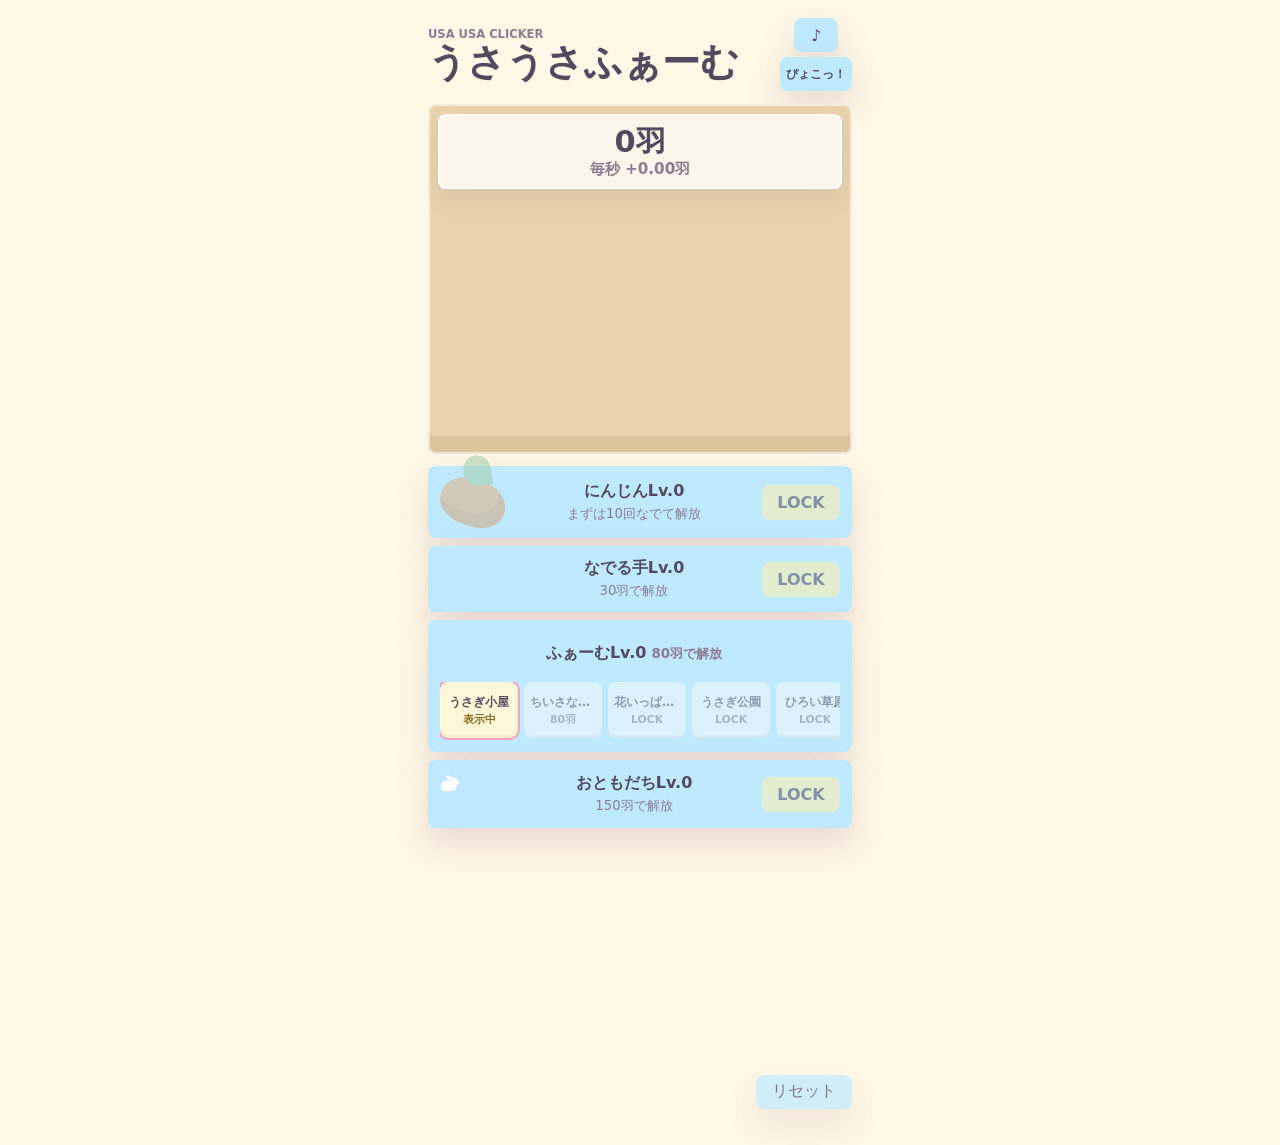
==== docs/index.html @ bf6c1aea "Move app assets under docs for GitHub Pages" ====
<!doctype html>
<html lang="ja">
  <head>
    <meta charset="utf-8">
    <meta name="viewport" content="width=device-width, initial-scale=1.0">
    <title>うさうさふぁーむ</title>
    <link rel="stylesheet" href="styles.css">
  </head>
  <body>
    <main class="game-shell" aria-labelledby="game-title">
      <header class="game-header">
        <div>
          <p class="eyebrow">Usa Usa Clicker</p>
          <h1 id="game-title">
            <button id="farmNameButton" class="farm-name-button" type="button">うさうさふぁーむ</button>
          </h1>
        </div>
        <div class="header-actions">
          <button id="soundToggle" class="icon-button" type="button" aria-label="音を切り替える">♪</button>
          <button id="soundVariant" class="icon-button sound-variant-button" type="button">ぴょこっ！</button>
        </div>
      </header>

      <section id="farm" class="farm" role="button" tabindex="0" aria-label="うさぎをなでる">
        <div id="farmStats" class="farm-stats" aria-label="現在のうさぎ数">
          <div class="stat-lines">
            <strong id="rabbitCount">0羽</strong>
            <span id="perSecond">毎秒 +0羽</span>
          </div>
          <span id="boostIndicator" class="boost-indicator" aria-label="くろーばー効果中">♣</span>
        </div>
        <div id="visualRabbitLayer" class="visual-rabbit-layer" aria-hidden="true"></div>
        <div id="floatLayer" class="float-layer" aria-hidden="true"></div>
        <button id="cloverButton" class="clover-button" type="button" aria-label="よつばのくろーばー">♣</button>
        <p id="farmMessage" class="farm-message" aria-live="polite"></p>
      </section>

      <section class="upgrade-panel" aria-label="強化">
        <button id="carrotUpgrade" class="upgrade-button" type="button">
          <span id="carrotGem" class="carrot carrot-normal carrot-card-gem" aria-hidden="true"></span>
          <span class="upgrade-label">
            <strong id="carrotUpgradeTitle">にんじんLv.0</strong>
            <small id="carrotUpgradeText">毎秒増加量を上げる</small>
          </span>
          <b id="carrotCost">25</b>
        </button>

        <button id="handUpgrade" class="upgrade-button" type="button">
          <span class="upgrade-symbol upgrade-symbol-empty" aria-hidden="true"></span>
          <span class="upgrade-label">
            <strong id="handUpgradeTitle">なでる手Lv.0</strong>
            <small id="handUpgradeText">なでる増加量を上げる</small>
          </span>
          <b id="handCost">15</b>
        </button>

        <section class="farm-upgrade-card" aria-label="ふぁーむ強化">
          <div class="upgrade-card-heading">
            <span class="upgrade-symbol upgrade-symbol-empty" aria-hidden="true"></span>
            <span class="upgrade-label">
              <strong id="farmUpgradeTitle">ふぁーむLv.0</strong>
              <small id="farmUpgradeText">背景を選択できます</small>
            </span>
          </div>
          <div id="farmTierButtons" class="farm-tier-buttons"></div>
        </section>

        <button id="friendUpgrade" class="upgrade-button" type="button">
          <span id="friendSymbols" class="friend-symbols" aria-hidden="true"></span>
          <span class="upgrade-label">
            <strong id="friendUpgradeTitle">おともだちLv.0</strong>
            <small id="friendUpgradeText">なでる力で手伝ってもらう</small>
          </span>
          <b id="friendCost">150</b>
        </button>
      </section>

      <footer class="reset-zone">
        <button id="resetGame" type="button">リセット</button>
      </footer>
    </main>

    <script src="app.js"></script>
  </body>
</html>
---- docs/styles.css ----
:root {
  --cream: #fff8e7;
  --rose: #ffd6e7;
  --mint: #c9f3df;
  --grass: #dff3b8;
  --grass-light: #edf8d2;
  --grass-dark: #bfe58d;
  --lemon: #fff0a8;
  --sky: #bfe9ff;
  --lavender: #dbc8ff;
  --ink: #534a5e;
  --soft: #8b7d91;
  --white: #fffdf8;
  --shadow: 0 16px 34px rgba(126, 95, 116, 0.2);
}

* {
  box-sizing: border-box;
}

body {
  margin: 0;
  min-height: 100vh;
  display: grid;
  place-items: center;
  background: var(--cream);
  color: var(--ink);
  font-family:
    "M PLUS Rounded 1c",
    "Kosugi Maru",
    "Hiragino Maru Gothic ProN",
    "Yu Gothic",
    "Meiryo",
    system-ui,
    sans-serif;
}

button {
  color: inherit;
  font: inherit;
}

.game-shell {
  width: min(100vw, 460px);
  min-height: 100vh;
  display: grid;
  grid-template-rows: auto minmax(300px, 1fr) auto auto;
  gap: clamp(8px, 1.4vh, 14px);
  padding: clamp(10px, 3vw, 18px);
}

.game-header {
  display: flex;
  align-items: center;
  justify-content: space-between;
  gap: 12px;
}

.eyebrow {
  margin: 0 0 2px;
  color: var(--soft);
  font-size: 0.72rem;
  font-weight: 700;
  letter-spacing: 0;
  text-transform: uppercase;
}

h1 {
  margin: 0;
  font-size: clamp(1.8rem, 10vw, 2.4rem);
  line-height: 1;
}

.farm-name-button {
  max-width: min(70vw, 330px);
  padding: 0;
  border: 0;
  background: transparent;
  color: inherit;
  font: inherit;
  font-weight: 900;
  text-align: left;
  overflow-wrap: anywhere;
  cursor: pointer;
}

.header-actions {
  display: flex;
  flex-direction: column;
  align-items: center;
  gap: 5px;
}

.icon-button,
.reset-zone button {
  min-width: 44px;
  min-height: 34px;
  border: 0;
  border-radius: 8px;
  background: var(--sky);
  box-shadow: var(--shadow);
  cursor: pointer;
}

.sound-variant-button {
  min-width: 62px;
  padding: 0 6px;
  font-size: 0.72rem;
  font-weight: 800;
}

.label {
  display: block;
  margin-bottom: 4px;
  color: var(--soft);
  font-size: 0.78rem;
  font-weight: 700;
}

.farm {
  position: relative;
  min-height: clamp(300px, 48vh, 520px);
  display: grid;
  place-items: center;
  overflow: hidden;
  border-radius: 8px;
  border: 0;
  background: var(--grass);
  box-shadow: inset 0 0 0 2px rgba(255, 255, 255, 0.58), inset 0 -18px 0 rgba(191, 229, 141, 0.35);
  cursor: pointer;
  user-select: none;
  -webkit-tap-highlight-color: transparent;
}

.farm-stage-hutch {
  background: #e8d3ac;
  box-shadow: inset 0 0 0 2px rgba(255, 255, 255, 0.58), inset 0 -18px 0 rgba(164, 118, 78, 0.16);
}

.farm-stage-garden {
  background: var(--grass);
}

.farm-stage-flowers {
  background:
    radial-gradient(circle at 18% 78%, rgba(255, 214, 231, 0.8) 0 4px, transparent 5px),
    radial-gradient(circle at 82% 74%, rgba(191, 233, 255, 0.8) 0 4px, transparent 5px),
    var(--grass-light);
}

.farm-stage-park {
  background:
    linear-gradient(110deg, transparent 0 58%, rgba(255, 250, 241, 0.55) 58% 72%, transparent 72%),
    var(--grass);
}

.farm-stage-meadow {
  background: #d5f1ae;
  box-shadow: inset 0 0 0 2px rgba(255, 255, 255, 0.58), inset 0 -24px 0 rgba(191, 229, 141, 0.32);
}

.farm-stage-hill {
  background:
    radial-gradient(ellipse at 50% 112%, rgba(191, 229, 141, 0.75) 0 46%, transparent 47%),
    #dff3b8;
}

.farm-stage-kingdom {
  background:
    linear-gradient(135deg, transparent 0 84%, rgba(255, 240, 168, 0.75) 84%),
    radial-gradient(circle at 18% 18%, rgba(255, 240, 168, 0.8) 0 8px, transparent 9px),
    #dff3b8;
}

.farm:focus-visible {
  outline: 3px solid rgba(255, 150, 184, 0.75);
  outline-offset: 3px;
}

.farm-stats {
  position: absolute;
  top: 10px;
  left: 10px;
  right: 10px;
  z-index: 3;
  min-height: 58px;
  display: flex;
  flex-direction: column;
  align-items: center;
  justify-content: center;
  gap: 3px;
  padding: 10px 12px;
  border: 2px solid rgba(255, 255, 255, 0.75);
  border-radius: 8px;
  background: rgba(255, 253, 248, 0.82);
  box-shadow: 0 10px 22px rgba(126, 95, 116, 0.12);
  pointer-events: none;
}

.stat-lines {
  display: flex;
  flex-direction: column;
  align-items: center;
  gap: 3px;
}

.farm-stats strong {
  overflow-wrap: anywhere;
  font-size: clamp(1.28rem, 7vw, 1.9rem);
  line-height: 1.05;
}

.farm-stats span {
  color: var(--soft);
  font-size: 0.95rem;
  font-weight: 800;
  line-height: 1.1;
}

.boosted-stat-box {
  padding-right: 58px;
}

.boosted-stat {
  color: #ff5f9a !important;
}

.boost-indicator {
  --boost-progress: 0deg;
  position: absolute;
  right: 12px;
  top: 50%;
  width: 38px;
  height: 38px;
  display: grid;
  place-items: center;
  border-radius: 50%;
  background:
    conic-gradient(#ff73aa var(--boost-progress), rgba(255, 214, 231, 0.55) 0),
    rgba(255, 253, 248, 0.92);
  color: #42a852;
  font-size: 1.25rem;
  font-weight: 900;
  opacity: 0;
  transform: translateY(-50%) scale(0.8);
  transition: opacity 180ms ease, transform 180ms ease;
}

.boost-indicator::before {
  content: "";
  position: absolute;
  inset: 4px;
  z-index: -1;
  border-radius: 50%;
  background: rgba(255, 253, 248, 0.96);
}

.boost-indicator-visible {
  opacity: 1;
  transform: translateY(-50%) scale(1);
}

.float-layer {
  position: absolute;
  inset: 0;
  pointer-events: none;
}

.visual-rabbit-layer {
  position: absolute;
  inset: 0;
  z-index: 1;
  pointer-events: none;
}

.visual-rabbit {
  position: absolute;
  width: 46px;
  height: 42px;
  transform: translate(-50%, -50%) rotate(var(--rabbit-tilt));
}

.visual-rabbit::before,
.visual-rabbit::after {
  content: "";
  position: absolute;
}

.visual-rabbit::before {
  inset: 0;
  z-index: 1;
  background: url("assets/usagi.svg") center / contain no-repeat;
}

.visual-rabbit-gray::before {
  filter: grayscale(1) brightness(0.92) contrast(0.95);
}

.visual-rabbit-brown::before {
  filter: sepia(1) saturate(1.25) brightness(0.80);
}

.visual-rabbit-pink::before {
  filter: drop-shadow(0 0 0 #ff007f) saturate(2);
      /*sepia(0.25) saturate(1.6) hue-rotate(290deg) brightness(1.08);*/
}

.visual-rabbit-sky::before {
    filter: drop-shadow(0 0 0 #00bfff) saturate(2);
    /*sepia(0.25) saturate(1.45) hue-rotate(165deg) brightness(1.08);*/
}

.visual-rabbit-gold::before {
    filter: drop-shadow(0 0 0 #e6b422) saturate(2);
    /*sepia(0.85) saturate(1.8) hue-rotate(350deg) brightness(1.12);*/
}

.visual-rabbit::after {
  left: 17%;
  right: 17%;
  bottom: 1px;
  height: 7px;
  border-radius: 999px;
  background: rgba(255, 176, 204, 0.38);
}

.visual-rabbit-left {
  transform: translate(-50%, -50%) rotate(var(--rabbit-tilt)) scaleX(-1);
}

.carrot {
  position: absolute;
  z-index: 2;
  right: 22px;
  bottom: 22px;
  width: 48px;
  height: 82px;
  border-radius: 52% 52% 46% 46%;
  transform: rotate(28deg);
  box-shadow: inset -10px -12px rgba(83, 74, 94, 0.12);
  opacity: 0.88;
  pointer-events: none;
}

.carrot-card-gem {
  position: relative;
  right: auto;
  bottom: auto;
  flex: 0 0 auto;
  width: 28px;
  height: 48px;
  transform: rotate(20deg);
}

.carrot-card-gem::before {
  top: -14px;
  left: 7px;
  width: 18px;
  height: 20px;
}

.carrot::before {
  content: "";
  position: absolute;
  top: -22px;
  left: 12px;
  width: 28px;
  height: 30px;
  border-radius: 50% 50% 0 50%;
  background: #87d99a;
  transform: rotate(-28deg);
}

.carrot-normal { background: #ffb05c; }
.carrot-ruby { background: #ff5e87; }
.carrot-garnet { background: #b33a58; }
.carrot-topaz { background: #ffd25f; }
.carrot-emerald { background: #53d49a; }
.carrot-sapphire { background: #5aa7ff; }
.carrot-diamond { background: #dff8ff; }

.carrot-locked {
  filter: saturate(0.55);
  opacity: 0.58;
}

.floating-bunny {
  position: absolute;
  z-index: 4;
  animation: floatUp 900ms ease-out forwards;
  padding: 4px 8px;
  border-radius: 999px;
  background: rgba(255, 253, 248, 0.78);
  color: #c97792;
  font-size: 1.15rem;
  font-weight: 900;
  transform: translate(-50%, -50%);
}

.floating-bunny-boosted {
  color: #ff4f98;
}

.farm-message {
  position: absolute;
  left: 16px;
  right: 16px;
  bottom: 12px;
  z-index: 5;
  margin: 0;
  padding: 8px 12px;
  border-radius: 8px;
  background: rgba(255, 253, 248, 0.86);
  color: var(--ink);
  font-size: 0.9rem;
  font-weight: 800;
  text-align: center;
  opacity: 0;
  transform: translateY(8px);
  transition: opacity 180ms ease, transform 180ms ease;
  pointer-events: none;
}

.farm-message-visible {
  opacity: 1;
  transform: translateY(0);
}

.clover-button {
  position: absolute;
  z-index: 6;
  width: 42px;
  height: 42px;
  display: grid;
  place-items: center;
  border: 0;
  border-radius: 50%;
  background: rgba(235, 255, 218, 0.92);
  color: #4faf57;
  box-shadow: 0 8px 18px rgba(82, 130, 64, 0.22);
  font-size: 1.45rem;
  font-weight: 900;
  opacity: 0;
  transform: translate(-50%, -50%) scale(0.7);
  pointer-events: none;
  transition: opacity 180ms ease, transform 180ms ease;
}

.clover-visible {
  opacity: 1;
  transform: translate(-50%, -50%) scale(1);
  pointer-events: auto;
}

.upgrade-panel {
  display: grid;
  gap: 8px;
}

.farm-upgrade-card {
  display: grid;
  gap: 8px;
  padding: 12px;
  border-radius: 8px;
  background: var(--sky);
  box-shadow: var(--shadow);
}

.upgrade-card-heading {
  display: grid;
  grid-template-columns: 66px 1fr 78px;
  align-items: center;
  gap: 12px;
  min-height: 42px;
  text-align: center;
}

.upgrade-card-heading small {
  color: var(--soft);
  font-weight: 700;
}

.farm-tier-buttons {
  display: flex;
  gap: 6px;
  overflow-x: auto;
  padding-bottom: 2px;
}

.farm-tier-button {
  flex: 0 0 78px;
  min-height: 56px;
  display: grid;
  align-content: center;
  gap: 2px;
  padding: 7px 6px;
  border: 0;
  border-radius: 8px;
  background: rgba(255, 253, 248, 0.9);
  color: var(--ink);
  box-shadow: inset 0 -3px rgba(83, 74, 94, 0.08);
  cursor: pointer;
}

.farm-tier-button strong,
.farm-tier-button small {
  overflow: hidden;
  text-overflow: ellipsis;
  white-space: nowrap;
}

.farm-tier-button strong {
  font-size: 0.76rem;
}

.farm-tier-button small {
  color: var(--soft);
  font-size: 0.68rem;
  font-weight: 800;
}

.farm-tier-button:disabled {
  opacity: 0.48;
  cursor: not-allowed;
}

.farm-tier-unlocked,
.farm-tier-next:not(:disabled) {
  background: var(--lemon);
}

.farm-tier-unlocked small,
.farm-tier-next:not(:disabled) small {
  color: #8b6b22;
}

.farm-tier-selected {
  outline: 2px solid #ff9ec0;
  background: #fff8d8;
}

.upgrade-button {
  min-height: 66px;
  display: grid;
  grid-template-columns: 66px 1fr 78px;
  align-items: center;
  gap: 12px;
  padding: 12px;
  border: 0;
  border-radius: 8px;
  background: var(--sky);
  box-shadow: var(--shadow);
  cursor: pointer;
}

.upgrade-button:disabled {
  cursor: not-allowed;
}

.upgrade-button:disabled b {
  opacity: 0.55;
}

.upgrade-button small {
  display: block;
  margin-top: 3px;
  color: var(--soft);
}

.upgrade-label {
  min-width: 0;
  text-align: center;
}

.upgrade-label strong,
.upgrade-label small {
  overflow: hidden;
  text-overflow: ellipsis;
  white-space: nowrap;
}

.upgrade-symbol,
.carrot-card-gem,
.friend-symbols {
  width: 66px;
  min-width: 66px;
}

.upgrade-symbol-empty {
  height: 36px;
}

.friend-symbols {
  display: grid;
  grid-template-columns: repeat(3, 20px);
  grid-template-rows: repeat(2, 20px);
  justify-content: center;
  align-content: center;
  gap: 3px;
  height: 44px;
}

.friend-symbol {
  position: relative;
  display: block;
  width: 20px;
  height: 20px;
  opacity: 1;
}

.friend-symbol::before {
  content: "";
  position: absolute;
  inset: 0;
  background: url("assets/usagi.svg") center / contain no-repeat;
}

.friend-symbol-locked {
  opacity: 0;
}

.upgrade-button b {
  min-width: 78px;
  padding: 8px;
  border-radius: 8px;
  background: var(--lemon);
  text-align: center;
}

.reset-zone {
  display: flex;
  justify-content: flex-end;
  margin-top: 26vh;
  padding-bottom: 18px;
}

.reset-zone button {
  min-width: 96px;
  opacity: 0.72;
}

@keyframes floatUp {
  from {
    opacity: 0;
    transform: translateY(14px) scale(0.85);
  }

  20% {
    opacity: 1;
  }

  to {
    opacity: 0;
    transform: translateY(-62px) scale(1.2);
  }
}

@media (min-height: 720px) {
  .farm {
    min-height: 350px;
  }
}
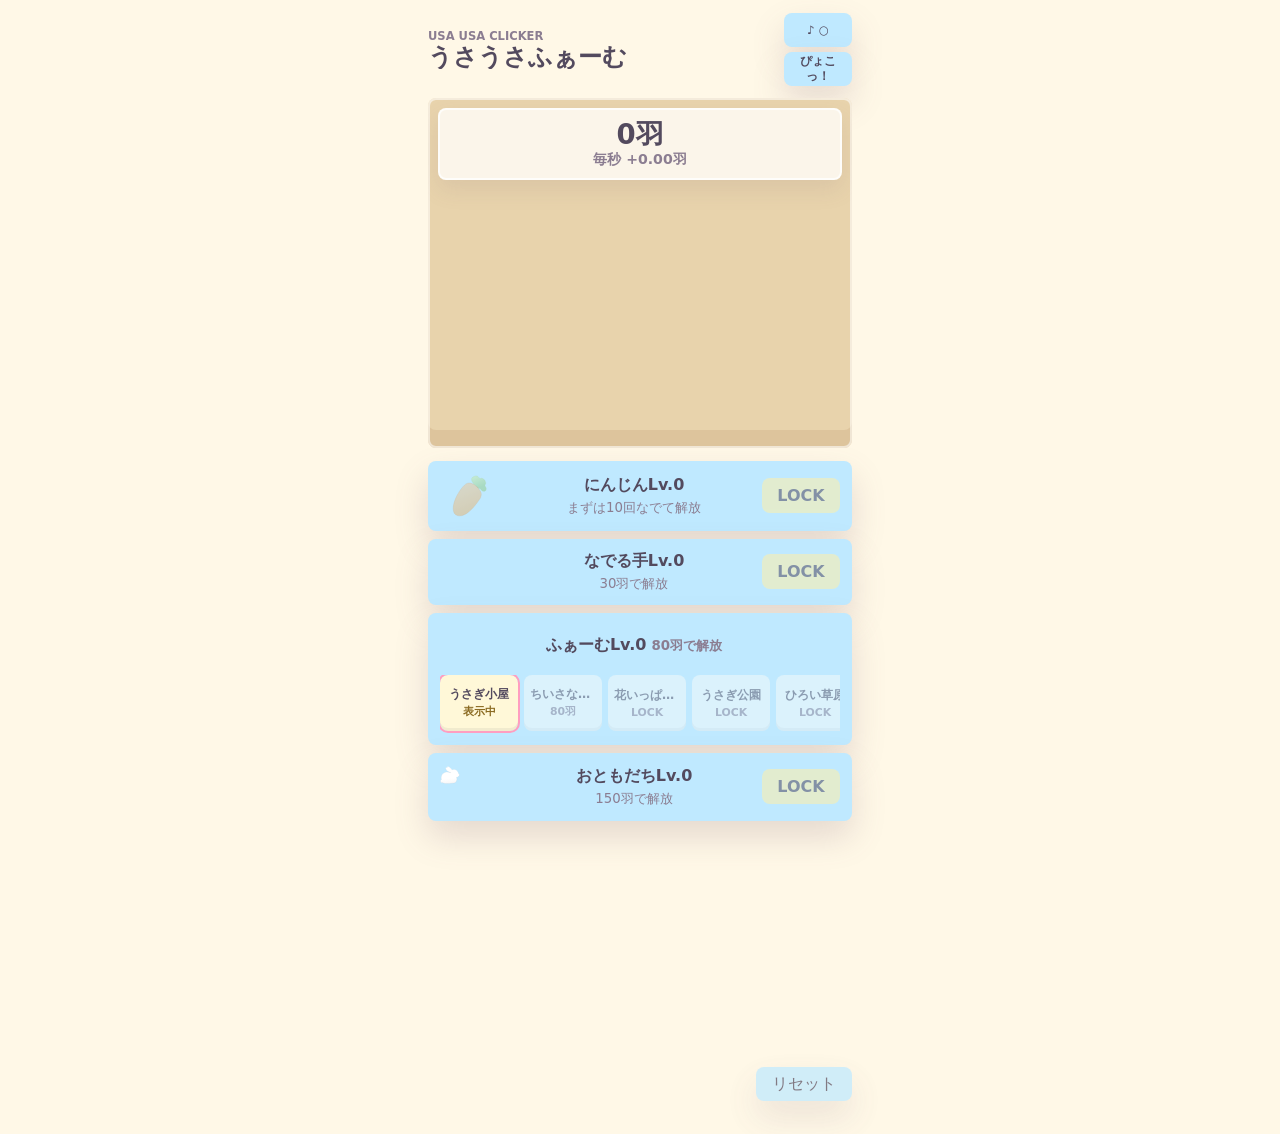
==== commit c34ef23f: "Refine mobile layout and SE toggle" ====
--- a/docs/index.html
+++ b/docs/index.html
@@ -4,7 +4,7 @@
     <meta charset="utf-8">
     <meta name="viewport" content="width=device-width, initial-scale=1.0">
     <title>うさうさふぁーむ</title>
-    <link rel="stylesheet" href="styles.css">
+    <link rel="stylesheet" href="styles/styles.css">
   </head>
   <body>
     <main class="game-shell" aria-labelledby="game-title">
@@ -16,7 +16,10 @@
           </h1>
         </div>
         <div class="header-actions">
-          <button id="soundToggle" class="icon-button" type="button" aria-label="音を切り替える">♪</button>
+          <button id="soundToggle" class="icon-button sound-toggle-button" type="button" aria-label="音を切り替える">
+            <span aria-hidden="true">♪</span>
+            <span id="soundState" aria-hidden="true">○</span>
+          </button>
           <button id="soundVariant" class="icon-button sound-variant-button" type="button">ぴょこっ！</button>
         </div>
       </header>
@@ -80,6 +83,6 @@
       </footer>
     </main>
 
-    <script src="app.js"></script>
+    <script type="module" src="app/app.js"></script>
   </body>
 </html>
--- a/docs/styles/styles.css
+++ b/docs/styles/styles.css
@@ -0,0 +1,855 @@
+:root {
+  --cream: #fff8e7;
+  --rose: #ffd6e7;
+  --mint: #c9f3df;
+  --grass: #dff3b8;
+  --grass-light: #edf8d2;
+  --grass-dark: #bfe58d;
+  --lemon: #fff0a8;
+  --sky: #bfe9ff;
+  --lavender: #dbc8ff;
+  --ink: #534a5e;
+  --soft: #8b7d91;
+  --white: #fffdf8;
+  --shadow: 0 16px 34px rgba(126, 95, 116, 0.2);
+}
+
+* {
+  box-sizing: border-box;
+}
+
+html {
+  min-height: 100%;
+}
+
+body {
+  margin: 0;
+  min-height: 100vh;
+  min-height: 100dvh;
+  display: grid;
+  place-items: center;
+  overflow-x: hidden;
+  overflow-y: auto;
+  background: var(--cream);
+  color: var(--ink);
+  font-family:
+    "M PLUS Rounded 1c",
+    "Kosugi Maru",
+    "Hiragino Maru Gothic ProN",
+    "Yu Gothic",
+    "Meiryo",
+    system-ui,
+    sans-serif;
+}
+
+button {
+  color: inherit;
+  font: inherit;
+}
+
+.game-shell {
+  width: min(100vw, 460px);
+  min-height: 100vh;
+  min-height: 100dvh;
+  display: grid;
+  grid-template-rows: auto minmax(300px, 1fr) auto auto;
+  gap: clamp(8px, 1.4vh, 14px);
+  padding:
+    max(clamp(8px, 1.4vh, 16px), env(safe-area-inset-top))
+    clamp(10px, 3vw, 18px)
+    max(clamp(10px, 1.6vh, 18px), env(safe-area-inset-bottom));
+}
+
+.game-header {
+  display: flex;
+  align-items: center;
+  justify-content: space-between;
+  gap: 12px;
+  min-width: 0;
+}
+
+.eyebrow {
+  margin: 0 0 2px;
+  color: var(--soft);
+  font-size: 0.72rem;
+  font-weight: 700;
+  letter-spacing: 0;
+  text-transform: uppercase;
+}
+
+h1 {
+  margin: 0;
+  font-size: clamp(1.25rem, 6vw, 1.75rem);
+  line-height: 1;
+}
+
+.farm-name-button {
+  max-width: min(62vw, 300px);
+  padding: 0;
+  border: 0;
+  background: transparent;
+  color: inherit;
+  font-family: inherit;
+  font-size: var(--farm-name-size, inherit);
+  line-height: 1;
+  font-weight: 900;
+  text-align: left;
+  display: block;
+  overflow: hidden;
+  text-overflow: clip;
+  white-space: nowrap;
+  cursor: pointer;
+}
+
+.header-actions {
+  display: flex;
+  flex-direction: column;
+  align-items: center;
+  gap: 5px;
+}
+
+.icon-button,
+.reset-zone button {
+  min-width: 44px;
+  min-height: 34px;
+  border: 0;
+  border-radius: 8px;
+  background: var(--sky);
+  box-shadow: var(--shadow);
+  cursor: pointer;
+}
+
+.sound-toggle-button,
+.sound-variant-button {
+  width: 68px;
+  min-width: 68px;
+  padding: 0 6px;
+  font-size: 0.72rem;
+  font-weight: 800;
+}
+
+.sound-toggle-button {
+  display: inline-flex;
+  align-items: center;
+  justify-content: center;
+  gap: 0.4em;
+}
+
+.label {
+  display: block;
+  margin-bottom: 4px;
+  color: var(--soft);
+  font-size: 0.78rem;
+  font-weight: 700;
+}
+
+.farm {
+  position: relative;
+  min-height: clamp(300px, 48vh, 520px);
+  display: grid;
+  place-items: center;
+  overflow: hidden;
+  border-radius: 8px;
+  border: 0;
+  background: var(--grass);
+  box-shadow: inset 0 0 0 2px rgba(255, 255, 255, 0.58), inset 0 -18px 0 rgba(191, 229, 141, 0.35);
+  cursor: pointer;
+  user-select: none;
+  -webkit-tap-highlight-color: transparent;
+}
+
+.farm-stage-hutch {
+  background: #e8d3ac;
+  box-shadow: inset 0 0 0 2px rgba(255, 255, 255, 0.58), inset 0 -18px 0 rgba(164, 118, 78, 0.16);
+}
+
+.farm-stage-garden {
+  background: var(--grass);
+}
+
+.farm-stage-flowers {
+  background:
+    radial-gradient(circle at 18% 78%, rgba(255, 214, 231, 0.8) 0 4px, transparent 5px),
+    radial-gradient(circle at 82% 74%, rgba(191, 233, 255, 0.8) 0 4px, transparent 5px),
+    var(--grass-light);
+}
+
+.farm-stage-park {
+  background:
+    linear-gradient(110deg, transparent 0 58%, rgba(255, 250, 241, 0.55) 58% 72%, transparent 72%),
+    var(--grass);
+}
+
+.farm-stage-meadow {
+  background: #d5f1ae;
+  box-shadow: inset 0 0 0 2px rgba(255, 255, 255, 0.58), inset 0 -24px 0 rgba(191, 229, 141, 0.32);
+}
+
+.farm-stage-hill {
+  background:
+    radial-gradient(ellipse at 50% 112%, rgba(191, 229, 141, 0.75) 0 46%, transparent 47%),
+    #dff3b8;
+}
+
+.farm-stage-kingdom {
+  background:
+    linear-gradient(135deg, transparent 0 84%, rgba(255, 240, 168, 0.75) 84%),
+    radial-gradient(circle at 18% 18%, rgba(255, 240, 168, 0.8) 0 8px, transparent 9px),
+    #dff3b8;
+}
+
+.farm:focus-visible {
+  outline: 3px solid rgba(255, 150, 184, 0.75);
+  outline-offset: 3px;
+}
+
+.farm-stats {
+  position: absolute;
+  top: 10px;
+  left: 10px;
+  right: 10px;
+  z-index: 3;
+  min-height: 58px;
+  display: flex;
+  flex-direction: column;
+  align-items: center;
+  justify-content: center;
+  gap: 3px;
+  padding: 10px 12px;
+  border: 2px solid rgba(255, 255, 255, 0.75);
+  border-radius: 8px;
+  background: rgba(255, 253, 248, 0.82);
+  box-shadow: 0 10px 22px rgba(126, 95, 116, 0.12);
+  pointer-events: none;
+}
+
+.stat-lines {
+  display: flex;
+  flex-direction: column;
+  align-items: center;
+  gap: 3px;
+}
+
+.farm-stats strong {
+  overflow-wrap: anywhere;
+  font-size: clamp(1.18rem, 6vw, 1.72rem);
+  line-height: 1.05;
+}
+
+.farm-stats span {
+  color: var(--soft);
+  font-size: 0.88rem;
+  font-weight: 800;
+  line-height: 1.1;
+}
+
+.boosted-stat-box {
+  padding-right: 58px;
+}
+
+.boosted-stat {
+  color: #ff5f9a !important;
+}
+
+.boost-indicator {
+  --boost-progress: 0deg;
+  position: absolute;
+  right: 12px;
+  top: 50%;
+  width: 38px;
+  height: 38px;
+  display: grid;
+  place-items: center;
+  border-radius: 50%;
+  background:
+    conic-gradient(#ff73aa var(--boost-progress), rgba(255, 214, 231, 0.55) 0),
+    rgba(255, 253, 248, 0.92);
+  color: #42a852;
+  font-size: 1.25rem;
+  font-weight: 900;
+  opacity: 0;
+  transform: translateY(-50%) scale(0.8);
+  transition: opacity 180ms ease, transform 180ms ease;
+}
+
+.boost-indicator::before {
+  content: "";
+  position: absolute;
+  inset: 4px;
+  z-index: -1;
+  border-radius: 50%;
+  background: rgba(255, 253, 248, 0.96);
+}
+
+.boost-indicator-visible {
+  opacity: 1;
+  transform: translateY(-50%) scale(1);
+}
+
+.float-layer {
+  position: absolute;
+  inset: 0;
+  pointer-events: none;
+}
+
+.visual-rabbit-layer {
+  position: absolute;
+  inset: 0;
+  z-index: 1;
+  pointer-events: none;
+}
+
+.visual-rabbit {
+  position: absolute;
+  width: 46px;
+  height: 42px;
+  transform: translate(-50%, -50%) rotate(var(--rabbit-tilt));
+}
+
+.visual-rabbit::before,
+.visual-rabbit::after {
+  content: "";
+  position: absolute;
+}
+
+.visual-rabbit::before {
+  inset: 0;
+  z-index: 1;
+  background: var(--rabbit-image, url("../assets/rabbits/usagi.svg")) center / contain no-repeat;
+}
+
+.visual-rabbit-gray {
+  --rabbit-image: url("../assets/rabbits/usagi_gray.svg");
+}
+
+.visual-rabbit-brown {
+  --rabbit-image: url("../assets/rabbits/usagi_brown.svg");
+}
+
+.visual-rabbit-pink {
+  --rabbit-image: url("../assets/rabbits/usagi_pink.svg");
+}
+
+.visual-rabbit-sky {
+  --rabbit-image: url("../assets/rabbits/usagi_sky.svg");
+}
+
+.visual-rabbit-gold {
+  --rabbit-image: url("../assets/rabbits/usagi_gold.svg");
+}
+
+.visual-rabbit::after {
+  left: 17%;
+  right: 17%;
+  bottom: 1px;
+  height: 7px;
+  border-radius: 999px;
+  background: rgba(255, 176, 204, 0.38);
+}
+
+.visual-rabbit-left {
+  transform: translate(-50%, -50%) rotate(var(--rabbit-tilt)) scaleX(-1);
+}
+
+.carrot {
+  position: absolute;
+  z-index: 2;
+  right: 22px;
+  bottom: 22px;
+  width: 58px;
+  height: 52px;
+  transform: rotate(12deg);
+  background: none;
+  opacity: 0.88;
+  pointer-events: none;
+}
+
+.carrot-card-gem {
+  position: relative;
+  right: auto;
+  bottom: auto;
+  flex: 0 0 auto;
+  width: 52px;
+  height: 46px;
+  transform: rotate(8deg);
+}
+
+.carrot::before,
+.carrot::after {
+  content: "";
+  position: absolute;
+  inset: 0;
+  background-position: center;
+  background-repeat: no-repeat;
+  background-size: contain;
+}
+
+.carrot::before {
+  z-index: 0;
+  background-image: url("../assets/carrots/carrot_leaf.svg");
+}
+
+.carrot::after {
+  z-index: 1;
+  background-image: var(--carrot-body);
+}
+
+.carrot-normal { --carrot-body: url("../assets/carrots/carrot.svg"); }
+.carrot-ruby { --carrot-body: url("../assets/carrots/carrot_ruby.svg"); }
+.carrot-garnet { --carrot-body: url("../assets/carrots/carrot_garnet.svg"); }
+.carrot-topaz { --carrot-body: url("../assets/carrots/carrot_topaz.svg"); }
+.carrot-emerald { --carrot-body: url("../assets/carrots/carrot_emerald.svg"); }
+.carrot-sapphire { --carrot-body: url("../assets/carrots/carrot_sapphire.svg"); }
+.carrot-diamond { --carrot-body: url("../assets/carrots/carrot_diamond.svg"); }
+
+.carrot-locked {
+  filter: saturate(0.55);
+  opacity: 0.58;
+}
+
+.floating-bunny {
+  position: absolute;
+  z-index: 4;
+  animation: floatUp 900ms ease-out forwards;
+  padding: 4px 8px;
+  border-radius: 999px;
+  background: rgba(255, 253, 248, 0.78);
+  color: #c97792;
+  font-size: 1.15rem;
+  font-weight: 900;
+  transform: translate(-50%, -50%);
+}
+
+.floating-bunny-boosted {
+  color: #ff4f98;
+}
+
+.farm-message {
+  position: absolute;
+  left: 16px;
+  right: 16px;
+  bottom: 12px;
+  z-index: 5;
+  margin: 0;
+  padding: 8px 12px;
+  border-radius: 8px;
+  background: rgba(255, 253, 248, 0.86);
+  color: var(--ink);
+  font-size: 0.9rem;
+  font-weight: 800;
+  text-align: center;
+  opacity: 0;
+  transform: translateY(8px);
+  transition: opacity 180ms ease, transform 180ms ease;
+  pointer-events: none;
+}
+
+.farm-message-visible {
+  opacity: 1;
+  transform: translateY(0);
+}
+
+.clover-button {
+  position: absolute;
+  z-index: 6;
+  width: 42px;
+  height: 42px;
+  display: grid;
+  place-items: center;
+  border: 0;
+  border-radius: 50%;
+  background: rgba(235, 255, 218, 0.92);
+  color: #4faf57;
+  box-shadow: 0 8px 18px rgba(82, 130, 64, 0.22);
+  font-size: 1.45rem;
+  font-weight: 900;
+  opacity: 0;
+  transform: translate(-50%, -50%) scale(0.7);
+  pointer-events: none;
+  transition: opacity 180ms ease, transform 180ms ease;
+}
+
+.clover-visible {
+  opacity: 1;
+  transform: translate(-50%, -50%) scale(1);
+  pointer-events: auto;
+}
+
+.upgrade-panel {
+  display: grid;
+  gap: 8px;
+}
+
+.farm-upgrade-card {
+  display: grid;
+  gap: 8px;
+  padding: 12px;
+  border-radius: 8px;
+  background: var(--sky);
+  box-shadow: var(--shadow);
+}
+
+.upgrade-card-heading {
+  display: grid;
+  grid-template-columns: 66px 1fr 78px;
+  align-items: center;
+  gap: 12px;
+  min-height: 42px;
+  text-align: center;
+}
+
+.upgrade-card-heading small {
+  color: var(--soft);
+  font-weight: 700;
+}
+
+.farm-tier-buttons {
+  display: flex;
+  gap: 6px;
+  overflow-x: auto;
+  padding-bottom: 2px;
+}
+
+.farm-tier-button {
+  flex: 0 0 78px;
+  min-height: 56px;
+  display: grid;
+  align-content: center;
+  gap: 2px;
+  padding: 7px 6px;
+  border: 0;
+  border-radius: 8px;
+  background: rgba(255, 253, 248, 0.9);
+  color: var(--ink);
+  box-shadow: inset 0 -3px rgba(83, 74, 94, 0.08);
+  cursor: pointer;
+}
+
+.farm-tier-button strong,
+.farm-tier-button small {
+  overflow: hidden;
+  text-overflow: ellipsis;
+  white-space: nowrap;
+}
+
+.farm-tier-button strong {
+  font-size: 0.76rem;
+}
+
+.farm-tier-button small {
+  color: var(--soft);
+  font-size: 0.68rem;
+  font-weight: 800;
+}
+
+.farm-tier-button:disabled {
+  opacity: 0.48;
+  cursor: not-allowed;
+}
+
+.farm-tier-unlocked,
+.farm-tier-next:not(:disabled) {
+  background: var(--lemon);
+}
+
+.farm-tier-unlocked small,
+.farm-tier-next:not(:disabled) small {
+  color: #8b6b22;
+}
+
+.farm-tier-selected {
+  outline: 2px solid #ff9ec0;
+  background: #fff8d8;
+}
+
+.upgrade-button {
+  min-height: 66px;
+  display: grid;
+  grid-template-columns: 66px 1fr 78px;
+  align-items: center;
+  gap: 12px;
+  padding: 12px;
+  border: 0;
+  border-radius: 8px;
+  background: var(--sky);
+  box-shadow: var(--shadow);
+  cursor: pointer;
+}
+
+.upgrade-button:disabled {
+  cursor: not-allowed;
+}
+
+.upgrade-button:disabled b {
+  opacity: 0.55;
+}
+
+.upgrade-button small {
+  display: block;
+  margin-top: 3px;
+  color: var(--soft);
+}
+
+.upgrade-label {
+  min-width: 0;
+  text-align: center;
+}
+
+.upgrade-label strong,
+.upgrade-label small {
+  overflow: hidden;
+  text-overflow: ellipsis;
+  white-space: nowrap;
+}
+
+.upgrade-symbol,
+.carrot-card-gem,
+.friend-symbols {
+  width: 66px;
+  min-width: 66px;
+}
+
+.upgrade-symbol-empty {
+  height: 36px;
+}
+
+.friend-symbols {
+  display: grid;
+  grid-template-columns: repeat(3, 20px);
+  grid-template-rows: repeat(2, 20px);
+  justify-content: center;
+  align-content: center;
+  gap: 3px;
+  height: 44px;
+}
+
+.friend-symbol {
+  position: relative;
+  display: block;
+  width: 20px;
+  height: 20px;
+  opacity: 1;
+}
+
+.friend-symbol::before {
+  content: "";
+  position: absolute;
+  inset: 0;
+  background: var(--rabbit-image, url("../assets/rabbits/usagi.svg")) center / contain no-repeat;
+}
+
+.friend-symbol-locked {
+  opacity: 0;
+}
+
+.upgrade-button b {
+  min-width: 78px;
+  padding: 8px;
+  border-radius: 8px;
+  background: var(--lemon);
+  text-align: center;
+}
+
+.reset-zone {
+  display: flex;
+  justify-content: flex-end;
+  margin-top: 26vh;
+  padding-bottom: 18px;
+}
+
+.reset-zone button {
+  min-width: 96px;
+  opacity: 0.72;
+}
+
+@keyframes floatUp {
+  from {
+    opacity: 0;
+    transform: translateY(14px) scale(0.85);
+  }
+
+  20% {
+    opacity: 1;
+  }
+
+  to {
+    opacity: 0;
+    transform: translateY(-62px) scale(1.2);
+  }
+}
+
+@media (min-height: 720px) {
+  .farm {
+    min-height: 350px;
+  }
+}
+
+@media (max-width: 520px) {
+  html,
+  body {
+    min-height: 100%;
+  }
+
+  body {
+    height: 100vh;
+    height: 100dvh;
+    min-height: 0;
+    overflow: hidden;
+  }
+
+  .game-shell {
+    width: 100%;
+    height: 100vh;
+    height: 100dvh;
+    min-height: 0;
+    display: flex;
+    flex-direction: column;
+    gap: clamp(5px, 0.9dvh, 8px);
+    overflow: hidden;
+    padding:
+      max(4px, env(safe-area-inset-top))
+      10px
+      max(6px, env(safe-area-inset-bottom));
+  }
+
+  .game-header {
+    flex: 0 0 auto;
+    gap: 8px;
+    min-height: 40px;
+  }
+
+  .eyebrow {
+    margin-bottom: 0;
+    font-size: 0.64rem;
+  }
+
+  h1 {
+    font-size: clamp(1.1rem, 5.2vw, 1.5rem);
+  }
+
+  .header-actions {
+    gap: 3px;
+  }
+
+  .icon-button {
+    min-height: 30px;
+  }
+
+  .sound-toggle-button,
+  .sound-variant-button {
+    width: 66px;
+    min-width: 66px;
+  }
+
+  .farm {
+    flex: 1 1 38dvh;
+    width: 100%;
+    min-height: 230px;
+    max-height: 42dvh;
+    height: clamp(230px, 38dvh, 390px);
+  }
+
+  .farm-stats {
+    top: 8px;
+    left: 8px;
+    right: 8px;
+    min-height: 50px;
+    padding: 7px 10px;
+  }
+
+  .farm-stats strong {
+    font-size: clamp(1.05rem, 5.4vw, 1.45rem);
+  }
+
+  .farm-stats span {
+    font-size: 0.78rem;
+  }
+
+  .upgrade-panel {
+    flex: 0 1 auto;
+    min-height: 0;
+    max-height: 45dvh;
+    gap: clamp(5px, 0.8dvh, 7px);
+    overflow-x: hidden;
+    overflow-y: auto;
+    overscroll-behavior: contain;
+    padding-bottom: max(8px, env(safe-area-inset-bottom));
+  }
+
+  .upgrade-button {
+    min-height: 56px;
+    grid-template-columns: 58px minmax(0, 1fr) 72px;
+    gap: 8px;
+    padding: 8px;
+  }
+
+  .farm-upgrade-card {
+    gap: 6px;
+    padding: 8px;
+  }
+
+  .upgrade-card-heading {
+    grid-template-columns: 58px minmax(0, 1fr) 72px;
+    gap: 8px;
+    min-height: 34px;
+  }
+
+  .upgrade-symbol,
+  .carrot-card-gem,
+  .friend-symbols {
+    width: 58px;
+    min-width: 58px;
+  }
+
+  .farm-tier-button {
+    min-height: 48px;
+    padding-block: 5px;
+  }
+
+  .upgrade-button b {
+    min-width: 72px;
+    padding: 7px 5px;
+  }
+
+  .reset-zone {
+    display: none;
+  }
+}
+
+@media (max-width: 520px) and (max-height: 760px) {
+  .game-shell {
+    gap: 5px;
+    padding-top: max(3px, env(safe-area-inset-top));
+  }
+
+  .farm {
+    flex-basis: 34dvh;
+    min-height: 210px;
+    max-height: 38dvh;
+    height: clamp(210px, 34dvh, 330px);
+  }
+
+  .upgrade-panel {
+    max-height: 48dvh;
+  }
+
+  .upgrade-button {
+    min-height: 52px;
+    padding-block: 6px;
+  }
+
+  .farm-upgrade-card {
+    padding-block: 6px;
+  }
+}
+
+@media (max-width: 520px) and (max-height: 640px) {
+  .farm {
+    min-height: 190px;
+    height: clamp(190px, 31dvh, 260px);
+  }
+
+  .upgrade-panel {
+    max-height: 51dvh;
+  }
+}
